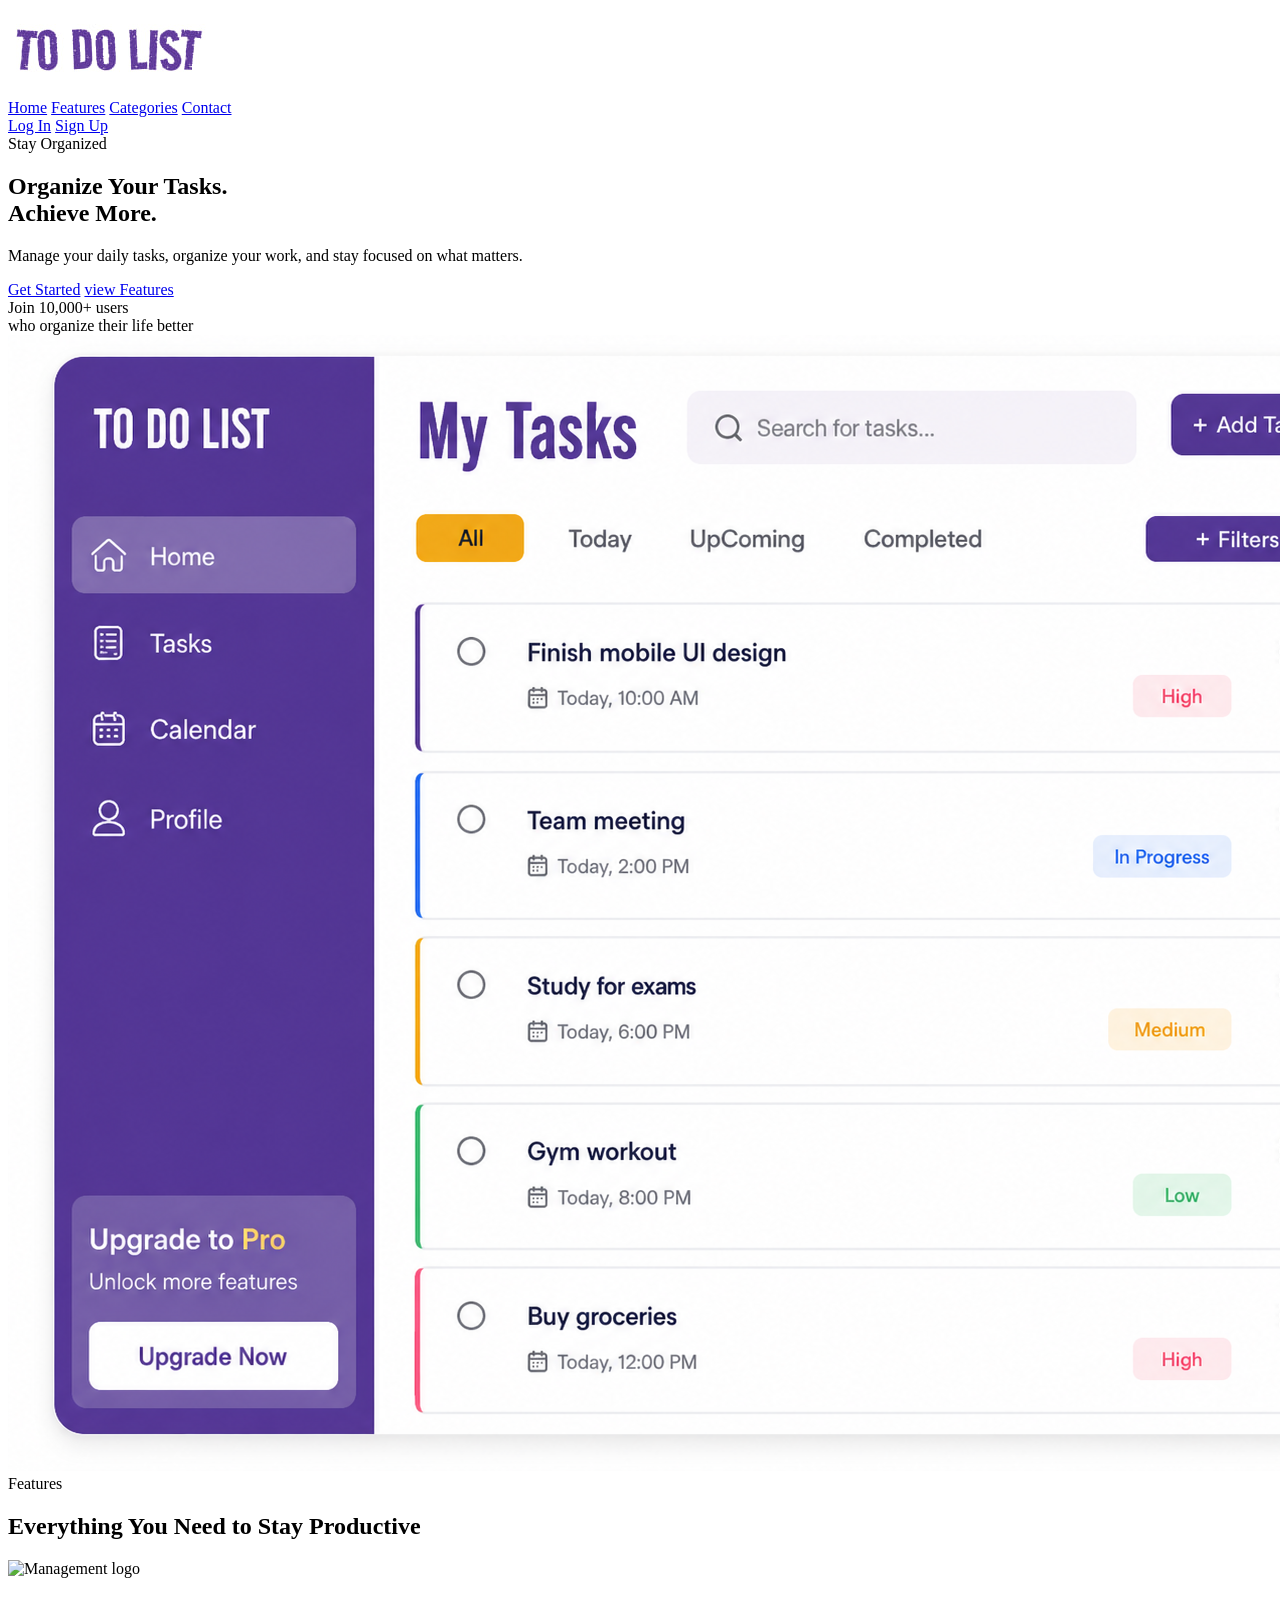
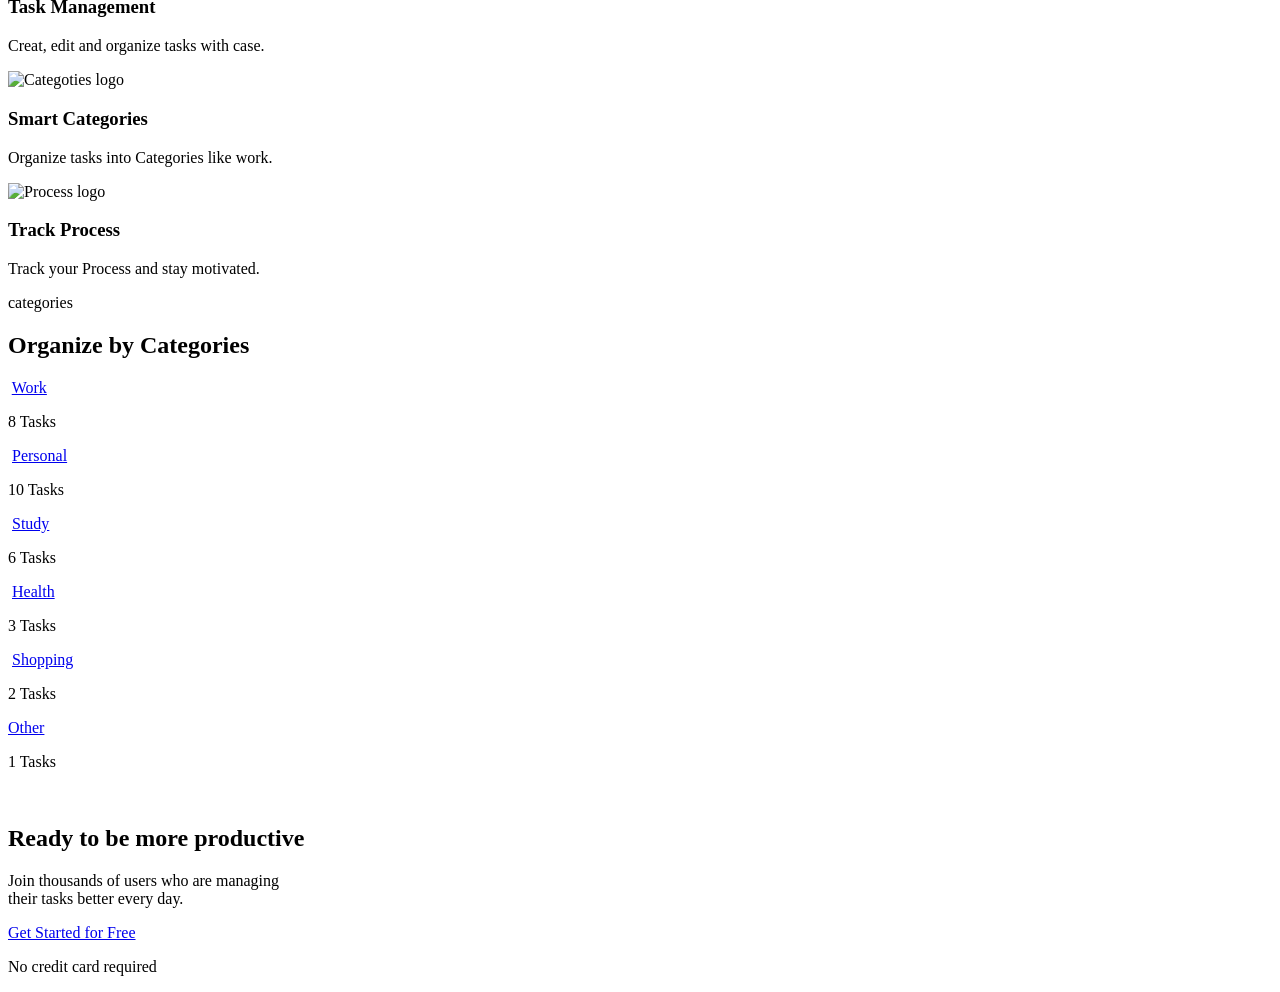
==== todo.html @ e4f23941 "Create landing page HTML structure" ====
<!DOCTYPE html>
<html lang="en">
<head>
    <meta charset="UTF-8">
    <meta name="viewport" content="width=device-width, initial-scale=1.0">
    <link rel="stylesheet" href="todo.css">
    <title>to do list</title>
</head>

<body>


    <header>

        <img 
        class="site-logo" 
        src="images/logo.jpg" 
        alt="To Do logo"
        >

            <nav class="main-navigation">
                <a href="#home">Home</a>
                <a href="#features">Features</a>
                <a href="#categories">Categories</a>
                <a href="#contact">Contact</a>
            </nav>
       
        <div class="account-links">
            <nav>
                <a href="#login">Log In</a>
                <a href="#signup">Sign Up</a>
            </nav>
        </div>

    </header>
      

    <main>

        <section id="home" class="hero-section"> 

            <div class="hero-content">
                <span class="section-label">Stay Organized</span>
                <h1>Organize Your Tasks.<br>Achieve More.</h1>
                <p>Manage your daily tasks, organize your work, and stay focused on what matters.</p>

                <div class="hero-actions">
                    <a href="#signup">Get Started</a>
                    <a href="#features">view Features</a>
                </div>

                <div class="hero-users">
                    <div class="user-img"></div>
                    <span>Join 10,000+ users<br>who organize their life better</span>
                </div>
            </div>

            <div class="hero-image">
                <img src="images/heroimg.png" alt="To-do list application dashboard preview">
            </div> 
        </section>

        <section id="features" class="features-section"> 

            <span class="section-label">Features</span>
            <h2>Everything You Need to Stay Productive</h2>

            <div class="feature-cards">

               <article class="card1">
                <img src="Managementlogo" alt="Management logo">
                <h3>Task Management</h3>
                <p>Creat, edit and organize tasks with case.</p>
               </article>

                <article class="card2">
                    <img src="Categotieslogo" alt="Categoties logo">
                    <h3>Smart Categories</h3>
                    <p>Organize tasks into Categories like work.</p>
                </article>

                 <article class="card3">
                    <img src="Processlogo" alt="Process logo">
                    <h3>Track Process</h3>
                    <p>Track your Process and stay motivated.</p>
                 </article>
            </div>
        </section>

        <section id="categories" class="categories-section"> 

            <span>categories</span>
            <h2>Organize by Categories</h2>

            <div class="categories-card">

                <div class="Work">
                    <img>
                    <a href="#work">Work</a>
                    <p>8 Tasks</p>
                </div>
                <div class="Personal">
                    <img>
                    <a href="#personal">Personal</a>
                    <p>10 Tasks</p>
                </div>
                <div class="Study">
                    <img>
                    <a href="#study">Study</a>
                    <p>6 Tasks</p>
                </div>
                <div class="Health">
                    <img>
                    <a href="#health">Health</a>
                    <p>3 Tasks</p>
                </div>
                <div class="Shopping">
                    <img>
                    <a href="#shopping">Shopping</a>
                    <p>2 Tasks</p>
                </div>
                <div class="Other">
                    <a href="#other">Other</a>
                    <p>1 Tasks</p>
                </div>
            </div>
         </section>
        <section id="signup" class="cta-section"> 
                <img>
                <div class="cta-content">
                    <h2>Ready to be more productive</h2>
                    <p>Join thousands of users who are managing<br> their tasks better every day.</p>
                </div>
                <div class="cta-action">
                    <a href="#">Get Started for Free</a>
                    <p>No credit card required</p>
                </div>
        </section>
    </main>


    <footer>
       <div class="social-smedia"></div>
       <div class="product"></div>
       <div class="company"></div>
       <div class="support"></div>
       <div class="subscribe"></div>
    </footer>
</body>
</html>
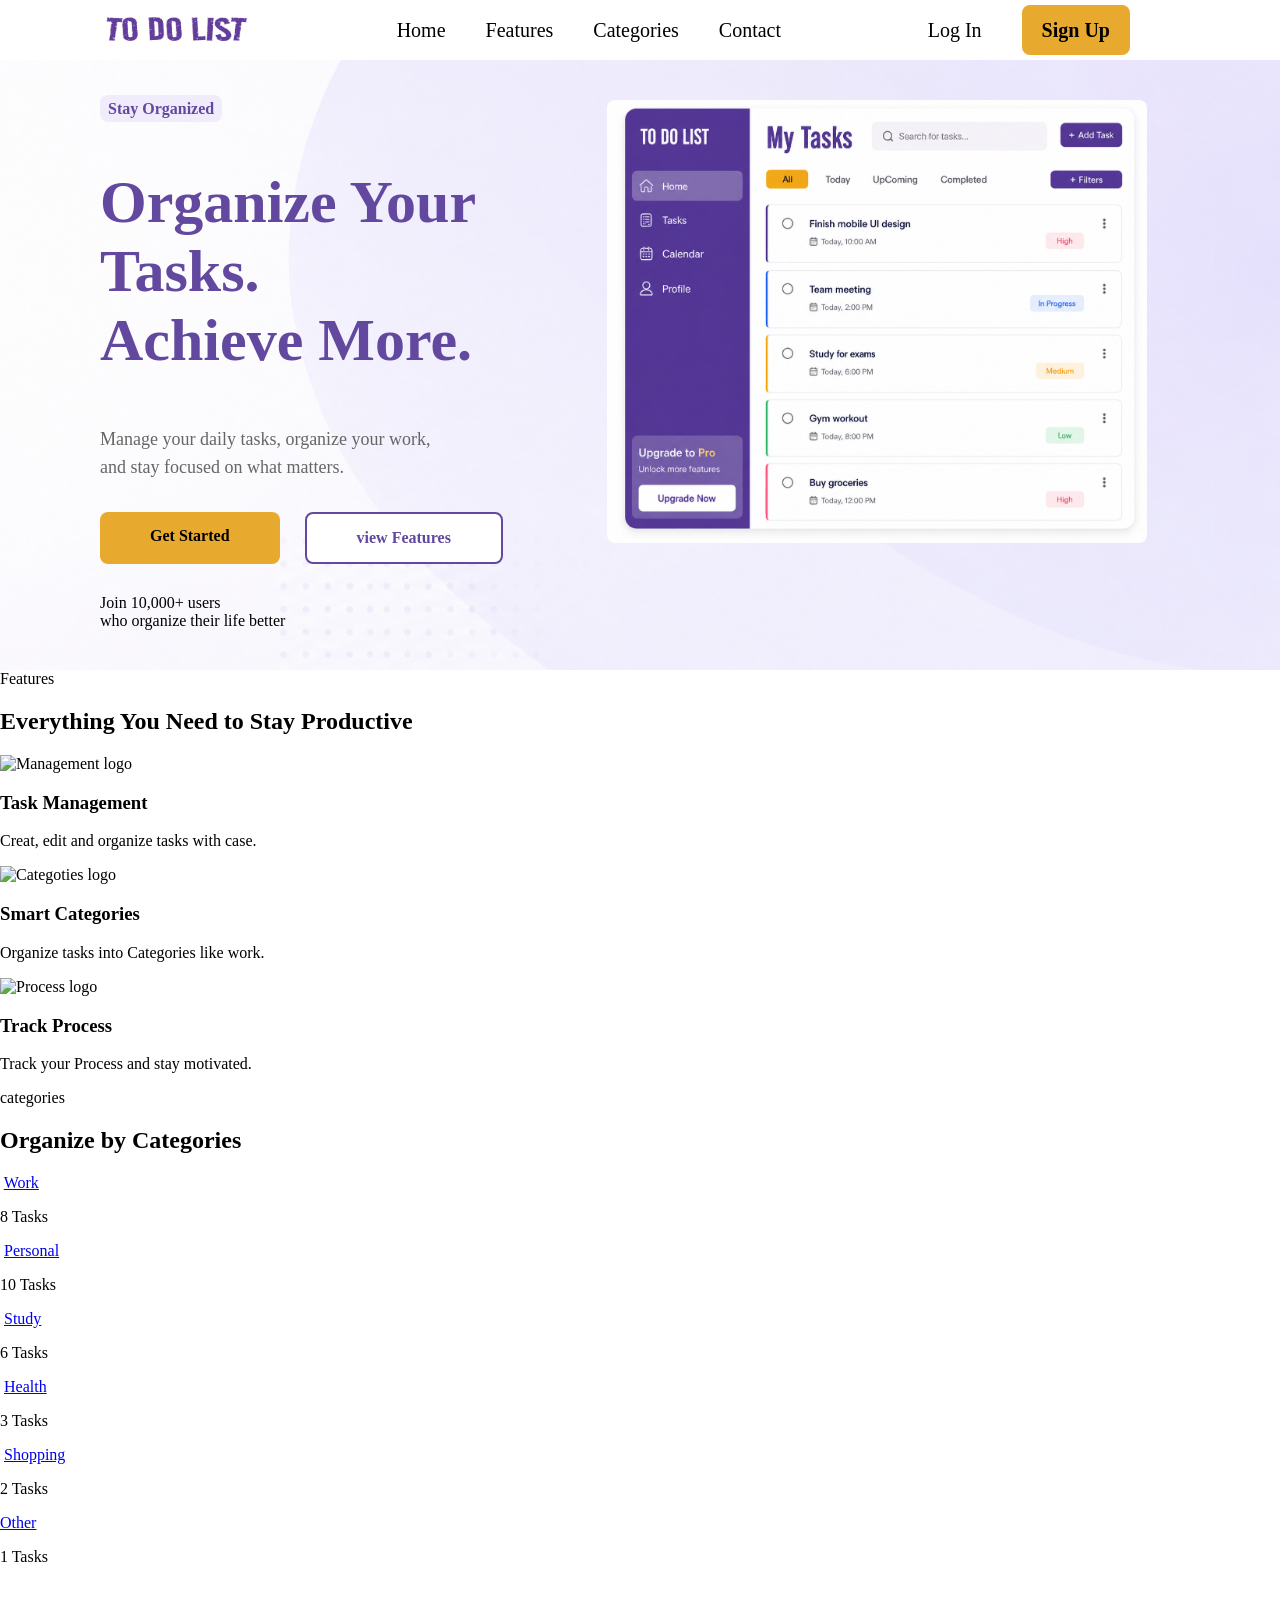
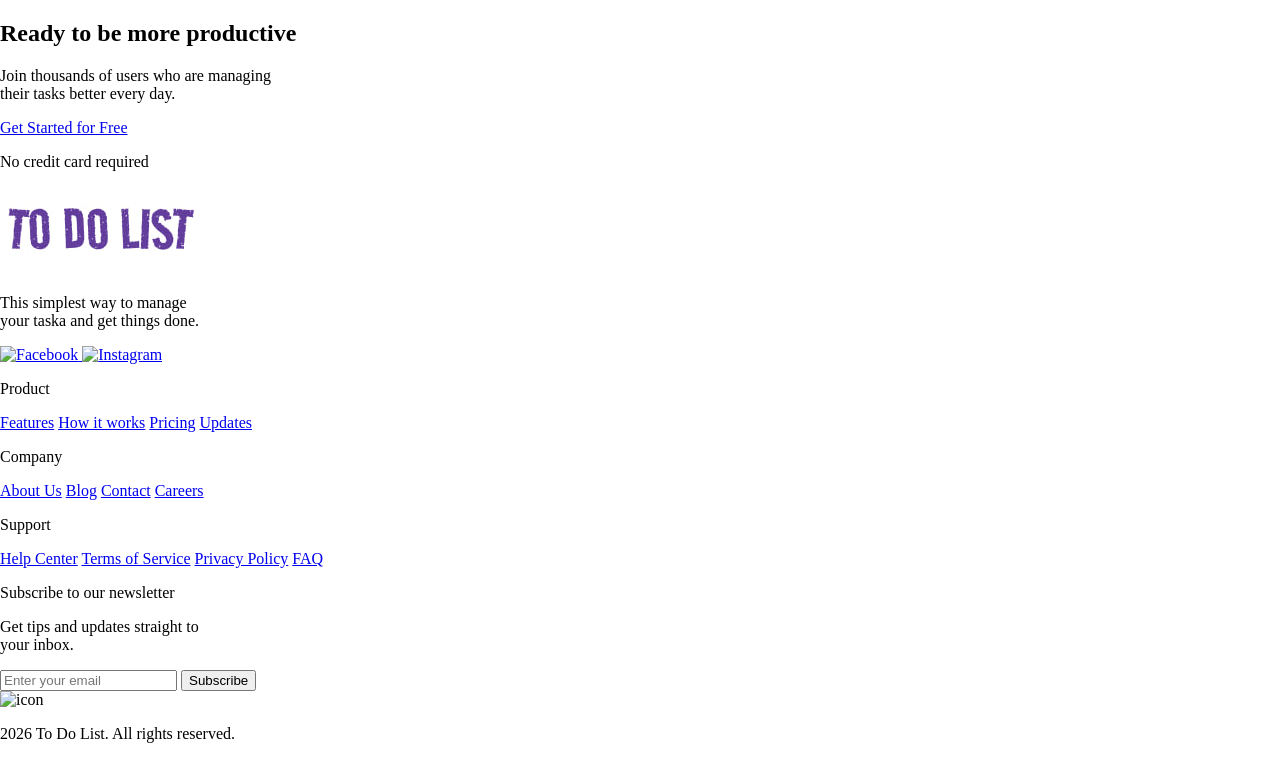
==== commit 704f7de4: "working on UI updating UI" ====
--- a/todo.html
+++ b/todo.html
@@ -19,17 +19,15 @@
         >
 
             <nav class="main-navigation">
-                <a href="#home">Home</a>
+                <a href="#todo.html">Home</a>
                 <a href="#features">Features</a>
                 <a href="#categories">Categories</a>
                 <a href="#contact">Contact</a>
             </nav>
        
         <div class="account-links">
-            <nav>
-                <a href="#login">Log In</a>
-                <a href="#signup">Sign Up</a>
-            </nav>
+                <a href="#login.html">Log In</a>
+                <a href="#signup.html" class="signup">Sign Up</a>
         </div>
 
     </header>
@@ -38,15 +36,15 @@
     <main>
 
         <section id="home" class="hero-section"> 
-
+        
             <div class="hero-content">
                 <span class="section-label">Stay Organized</span>
                 <h1>Organize Your Tasks.<br>Achieve More.</h1>
-                <p>Manage your daily tasks, organize your work, and stay focused on what matters.</p>
+                <p>Manage your daily tasks, organize your work,<br> and stay focused on what matters.</p>
 
                 <div class="hero-actions">
-                    <a href="#signup">Get Started</a>
-                    <a href="#features">view Features</a>
+                    <a href="#signup" class="orbutton">Get Started</a>
+                    <a href="#features" class="prbutton">view Features</a>
                 </div>
 
                 <div class="hero-users">
@@ -140,11 +138,67 @@
 
 
     <footer>
-       <div class="social-smedia"></div>
-       <div class="product"></div>
-       <div class="company"></div>
-       <div class="support"></div>
-       <div class="subscribe"></div>
+        <div class="partup">
+             <div class="social-media">
+        <img
+        class="footer-logo" 
+        src="images/logo.jpg" 
+        alt="To Do logo">
+        <p>This simplest way to manage<br>your taska and get things done.</p>
+        <a href="#">
+             <img src="images/facebook.svg" alt="Facebook">
+        </a>
+        <a href="#">
+             <img src="images/instagram.svg" alt="Instagram">
+        </a>
+       </div>
+
+       <div class="product">
+        <p class="footer-title">Product</p>
+        <a href="#">Features</a>
+          <a href="#">How it works</a>
+            <a href="#">Pricing</a>
+              <a href="#">Updates</a>
+       </div>
+
+       <div class="company">
+        <p class="footer-title">Company</p>
+        <a href="#">About Us</a>
+          <a href="#">Blog</a>
+            <a href="#">Contact</a>
+              <a href="#">Careers</a>
+       </div>
+
+       <div class="support">
+        <p class="footer-title">Support</p>
+        <a href="#">Help Center</a>
+          <a href="#">Terms of Service</a>
+            <a href="#">Privacy Policy</a>
+              <a href="#">FAQ</a>
+       </div>
+
+       <div class="subscribe">
+        <p class="footer-title">Subscribe to our newsletter</p>
+        <p>Get tips and updates straight to<br>your inbox.</p>
+                <form class="subscribe-form">
+                 <input
+                    type="email"
+                    placeholder="Enter your email"
+                    required
+                >
+
+                    <button type="submit">Subscribe</button>
+                </form>
+       </div>
+    </div>
+
+      <div class="partdown">
+        <img 
+           class="last-icon" 
+        src="" 
+        alt="icon">
+        <p>2026 To Do List. All rights reserved.</p>
+      </div>
     </footer>
 </body>
 </html>
--- a/todo.css
+++ b/todo.css
@@ -0,0 +1,124 @@
+
+* {
+    box-sizing: border-box;
+}
+
+html,
+body {
+    width: 100%;
+    height: auto;
+    margin: 0;
+    padding: 0;
+    max-width: 100%;
+}
+header {
+    width: 100%;
+    height: 60px;
+    display: flex;
+    justify-content: space-between;
+    padding: 5px 100px;
+}
+header .site-logo{
+    width: 150px;
+    height: 50px;
+}
+header .main-navigation{
+    display: flex;
+    text-align: center;
+    gap: 40px;
+}
+header .main-navigation a{
+    color: black;
+    text-decoration: none;
+    font-size: 20px;
+    display: flex;
+    align-items: center;
+}
+header .main-navigation a:hover {
+    color: purple;
+    text-decoration: underline;
+}
+header .account-links{
+    display: flex;
+    gap: 40px;
+    padding: 0 50px 0 0;
+}
+header .account-links a{
+    display: flex;
+    align-items: center;
+    color: black;
+    text-decoration: none;
+    font-size: 20px;
+
+}
+header .account-links a:hover{
+    color: purple;
+}
+header .account-links .signup{
+    background-color: #E8AA2E;
+    padding: 13px 20px; 
+    border-radius: 8px;
+    font-weight: bold;
+}
+
+
+.hero-section{
+      padding: 40px 100px;
+      background-image: url("images/backhero.png");
+      background-position:right;
+      display: flex;
+      gap: 43px;
+}
+.hero-content .section-label{
+    width: 125px;
+    padding: 5px 8px;
+    color:#62489E;
+    background-color: #F0ECFC;
+    font-weight: 700;
+    border-radius: 8px;
+}
+.hero-content h1{
+    color: #62489E;
+    font-weight: 700;
+    line-height: 1.15;
+    font-size: 60px;
+}
+.hero-content p{
+    font-size: 18px;
+    line-height: 1.6;
+    color: #666;
+}
+.hero-actions{
+    margin: 30px 0;
+    display: flex;
+    gap:25px;
+}
+.hero-actions .orbutton{
+    color:black;
+    text-decoration: none;
+    background-color: #E8AA2E;
+    border-radius: 8px;
+    padding: 15px 50px;
+    font-weight: 700;
+}
+.hero-actions .prbutton{
+    padding: 15px 50px;
+    text-decoration: none;
+    border-radius: 8px;
+    background-color: white;
+    color: #62489E;
+    border: 2px solid #62489E;
+    font-weight: 700;
+}
+
+.hero-image img{
+    border-radius: 8px;
+    width: 100%;
+    height: auto;
+}
+.hero-section .hero-content{
+    width: 43%;
+}
+.hero-section .hero-image{
+    width:50%;
+}
